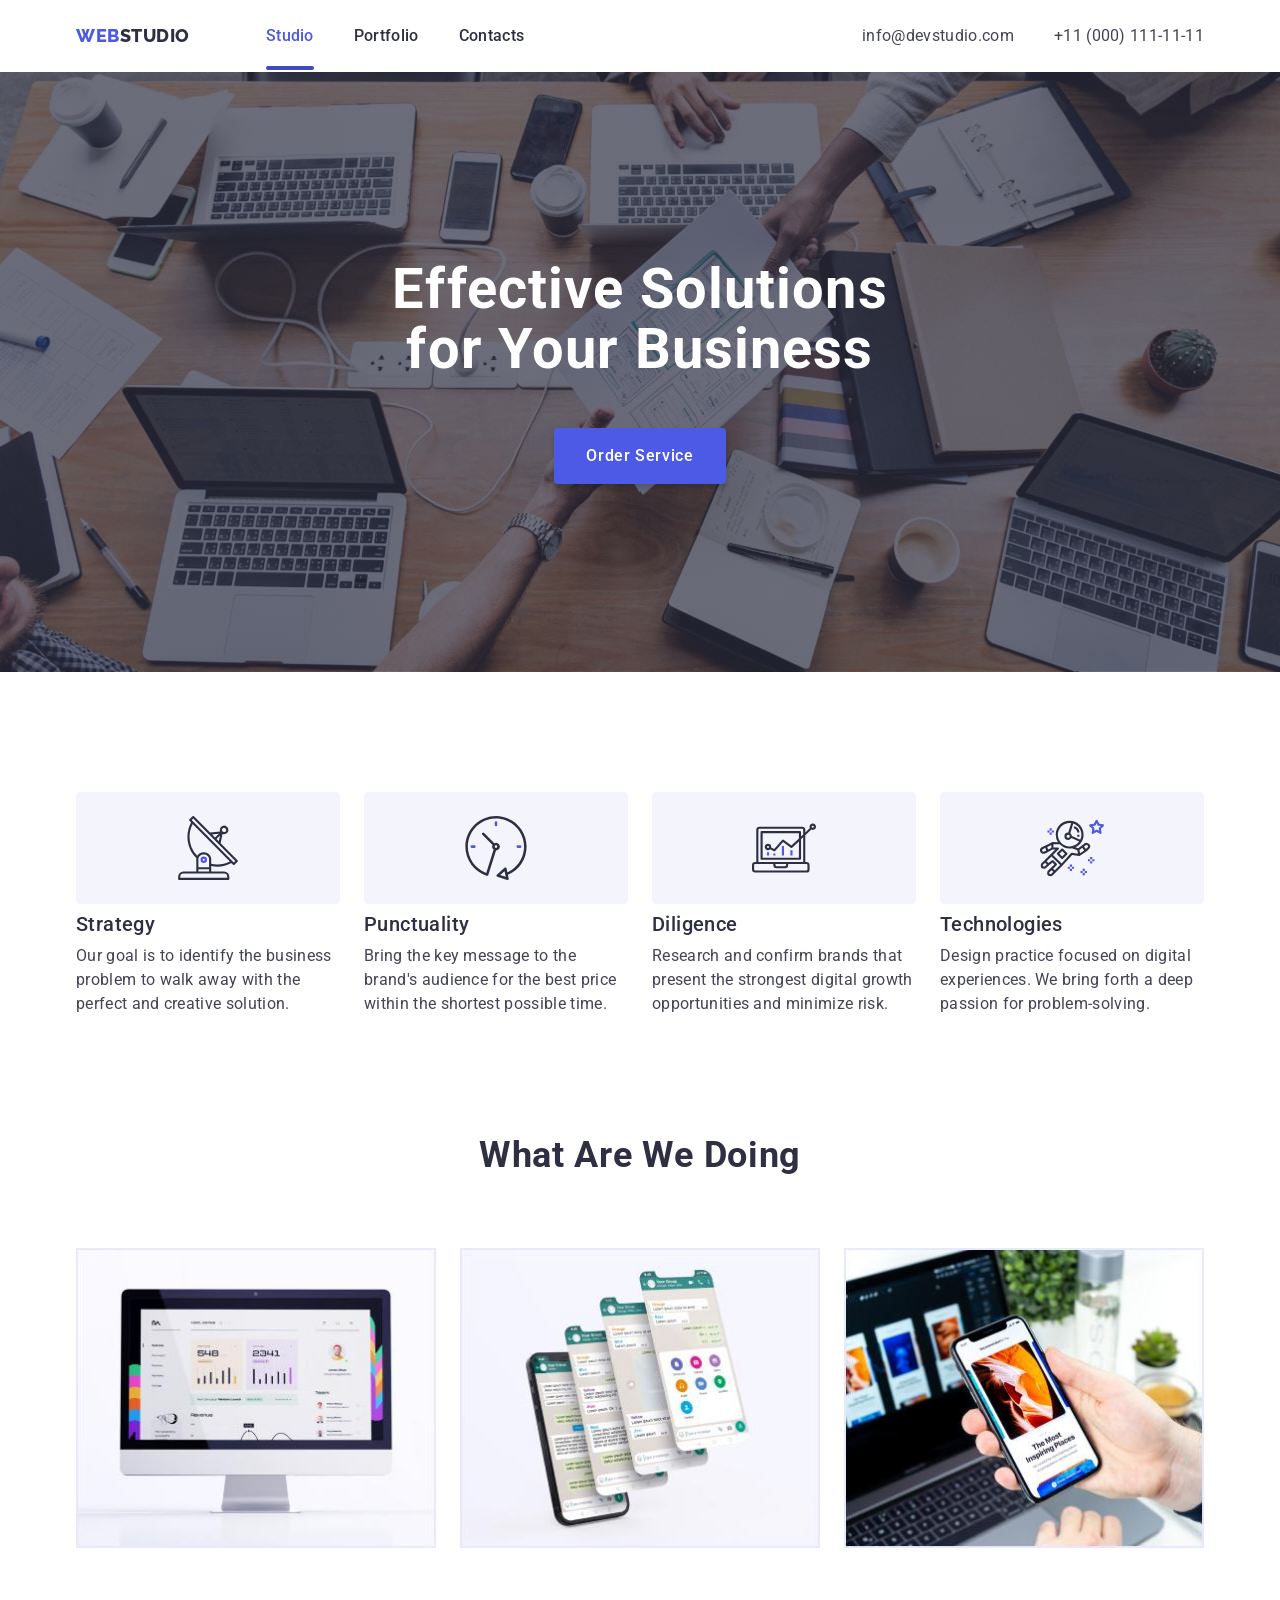
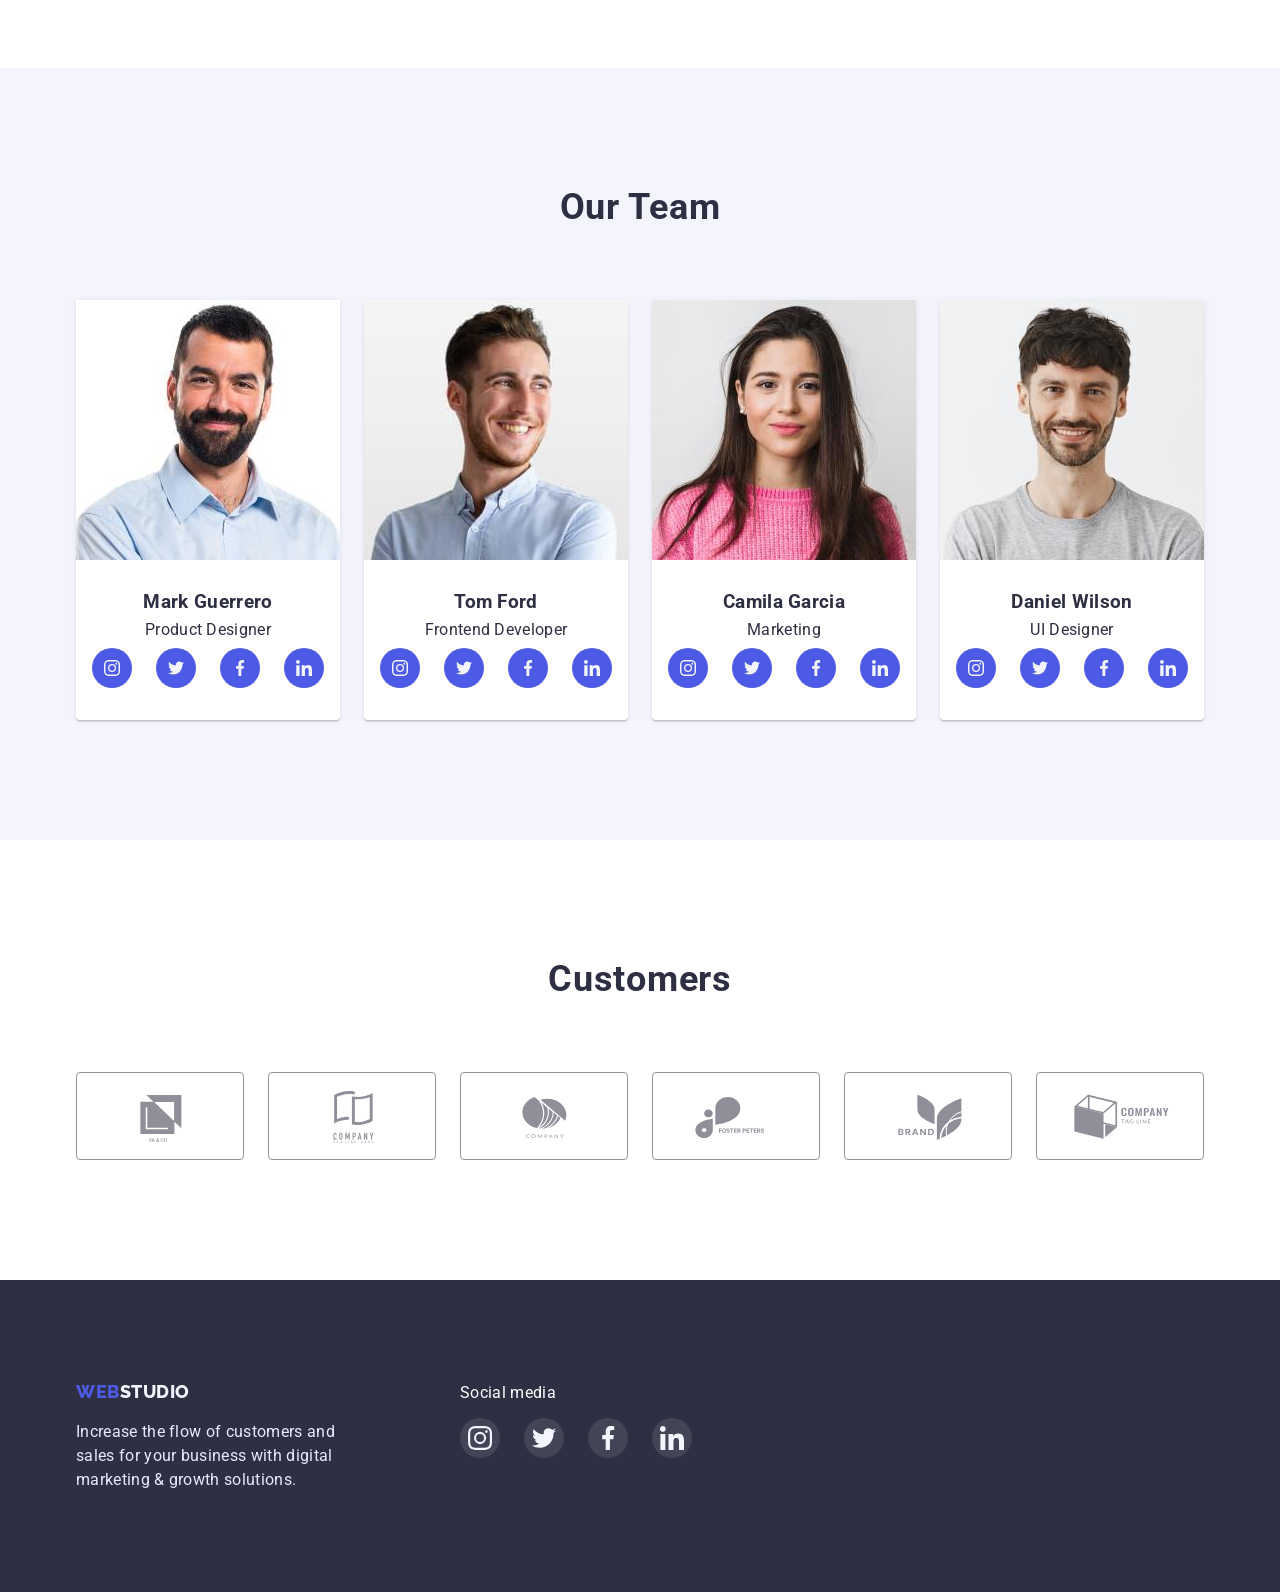
==== index.html @ ea571247 "add files from hw-4" ====
<!DOCTYPE html>
<html lang="en">
  <head>
    <meta charset="UTF-8" />
    <meta http-equiv="X-UA-Compatible" content="IE=edge" />
    <meta name="viewport" content="width=device-width, initial-scale=1.0" />
    <title>Web Studio</title>
    <link rel="preconnect" href="https://fonts.googleapis.com" />
    <link rel="preconnect" href="https://fonts.gstatic.com" crossorigin />
    <link rel="stylesheet" href="https://fonts.googleapis.com/css2?family=Raleway:wght@800&family=Roboto:wght@400;500;700;900&display=swap"/>
    <link
      rel="stylesheet"
      href="https://cdnjs.cloudflare.com/ajax/libs/modern-normalize/1.1.0/modern-normalize.min.css"
      integrity="sha512-wpPYUAdjBVSE4KJnH1VR1HeZfpl1ub8YT/NKx4PuQ5NmX2tKuGu6U/JRp5y+Y8XG2tV+wKQpNHVUX03MfMFn9Q=="
      crossorigin="anonymous"
      referrerpolicy="no-referrer"
    />
    <link rel="stylesheet" href="./css/styles.css" />
  </head>

  <body>
    <!--HEADER-->
    <header>
      <div class="container header-container">
        <nav class="top-nav">
          <div class="nav-container">
            <a href="./index.html" class="top-logo link"><span class="logo-web">Web</span>Studio</a>
            <ul class="top-menu list">
              <li class="menu-item"><a href="./index.html" class="link current">Studio</a></li>
              <li class="menu-item"><a href="./portfolio.html" class="link">Portfolio</a></li>
              <li class="menu-item"><a href="" class="link">Contacts</a></li>
            </ul>
          </div>
        </nav>

        <address class="address">
          <ul class="top-contacts list">
            <li class="address-item">
              <a class="mail link" href="mailto:info@devstudio.com">info@devstudio.com</a>
            </li>
            <li class="address-item">
              <a class="tel link" href="tel:+110001111111">+11 (000) 111-11-11</a>
            </li>
          </ul>
        </address>
      </div>
    </header>

    <main>
      <!--ORDER SERVICES-->
      <section class="services">
        <div class="container">
          <h1 class="services-titel">Effective solutions <span>for</span> your business</h1>
          <button class="services-order services-button" type="button">
            Order Service
          </button>
        </div>
      </section>

      <!--OUR FEATURES-->
      <section class="features">
        <div class="container container-features">
          <h2 class="visually-hidden">Our features</h2>

          <ul class="features-list list">
            <li class="features-item">
              <div class="icons-features">
                <svg class="features-icon" width="64" height="64">
                  <use href="./images/symbol-defs.svg#icon-antenna"></use>
                </svg>
              </div>
              <h3 class="features-titel">Strategy</h3>
              <p>
                Our goal is to identify the business problem to walk away with the
                perfect and creative solution.
              </p>
            </li>

            <li class="features-item">
              <div class="icons-features">
                <svg class="features-icon" width="64" height="64">
                  <use href="./images/symbol-defs.svg#icon-clock"></use>
                </svg>
              </div>
              <h3 class="features-titel">Punctuality</h3>
              <p>
                Bring the key message to the brand's audience for the best price
                within the shortest possible time.
              </p>
            </li>
  
            <li class="features-item">
              <div class="icons-features">
                <svg class="features-icon" width="64" height="64">
                  <use href="./images/symbol-defs.svg#icon-diagram"></use>
                </svg>
              </div>
              <h3 class="features-titel">Diligence</h3>
              <p>
                Research and confirm brands that present the strongest digital
                growth opportunities and minimize risk.
              </p>
            </li>
  
            <li class="features-item">
              <div class="icons-features">
                <svg class="features-icon" width="64" height="64">
                  <use href="./images/symbol-defs.svg#icon-astronaut"></use>
                </svg>
              </div>
              <h3 class="features-titel">Technologies</h3>
              <p>
                Design practice focused on digital experiences. We bring forth a
                deep passion for problem-solving.
              </p>
            </li>
          </ul>
        </div>
      </section>

      <!--WHAT ARE WE DOING-->
      <section class="offer section">
        <div class="container offer-container">
          <h2>What are we doing</h2>
          <ul class="offer-list list">
            <li class="offer-item">
              <img
                src="./images/desktop.jpg"
                alt="monitor of computer"
                width="360"
                height="300"
              />
            </li>
            <li class="offer-item">
              <img
                src="./images/smartfon.jpg"
                alt="smartfons screens"
                width="360"
                height="300"
              />
            </li>
            <li class="offer-item">
              <img
                src="./images/laptop.jpg"
                alt="computer and smartfon"
                width="360"
                height="300"
              />
            </li>
          </ul>
        </div>
      </section>

      <!--OUR TEAM-->
      <section class="ourteam section">
        <div class="container ourteam-container">
          <h2 class="ourteam-titel">Our team</h2>
  
          <ul class="list ourteam-list">
            <li class="cards">
              <img
                class="ourteam-img"
                src="./images/product_designer_1.jpg"
                alt="product designer"
                width="264"
                height="260"
              />
              <div class="cards-text">
                <h3>Mark Guerrero</h3>
                <p>Product Designer</p>
                <ul class="soclist list">
                  <li class="soclist-item">
                    <a href="" class="soclink link">
                      <svg class="soclink-icon" width="16" height="16">
                        <use href="./images/symbol-defs.svg#icon-instagram"></use>
                      </svg>
                    </a>
                  </li>
                  <li class="soclist-item">
                    <a href="" class="soclink link">
                      <svg class="soclink-icon" width="16" height="16">
                        <use href="./images/symbol-defs.svg#icon-twitter"></use>
                      </svg>
                    </a>
                  </li>
                  <li class="soclist-item">
                    <a href="" class="soclink link">
                      <svg class="soclink-icon" width="16" height="16">
                        <use href="./images/symbol-defs.svg#icon-facebook"></use>
                      </svg>
                    </a>
                  </li>
                  <li class="soclist-item">
                    <a href="" class="soclink link">
                      <svg class="soclink-icon" width="16" height="16">
                        <use href="./images/symbol-defs.svg#icon-linkedin"></use>
                      </svg>
                    </a>
                  </li>
                </ul>
              </div>
            </li>
  
            <li class="cards">
              <img
                class="ourteam-img"
                src="./images/frontend_developer_1.jpg"
                alt="frontend developer"
                width="264"
                height="260"
              />
              <div class="cards-text">
                <h3>Tom Ford</h3>
                <p>Frontend Developer</p>
                <ul class="soclist list">
                  <li class="soclist-item">
                    <a href="" class="soclink link">
                    <svg class="soclink-icon" width="16" height="16">
                      <use href="./images/symbol-defs.svg#icon-instagram"></use>
                    </svg>
                    </a>
                  </li>
                  <li class="soclist-item">
                    <a href="" class="soclink link">
                    <svg class="soclink-icon" width="16" height="16">
                      <use href="./images/symbol-defs.svg#icon-twitter"></use>
                    </svg>
                    </a>
                  </li>
                  <li class="soclist-item">
                    <a href="" class="soclink link">
                    <svg class="soclink-icon" width="16" height="16">
                      <use href="./images/symbol-defs.svg#icon-facebook"></use>
                    </svg>
                    </a>
                  </li>
                  <li class="soclist-item">
                    <a href="" class="soclink link">
                    <svg class="soclink-icon" width="16" height="16">
                      <use href="./images/symbol-defs.svg#icon-linkedin"></use>
                    </svg>
                    </a>
                  </li>
                </ul>
              </div>
            </li>
  
            <li class="cards">
              <img
                class="ourteam-img"
                src="./images/marketing_1.jpg"
                alt="marketing"
                width="264"
                height="260"
              />
              <div class="cards-text">
                <h3>Camila Garcia</h3>
                <p>Marketing</p>
                <ul class="soclist list">
                  <li class="soclist-item">
                    <a href="" class="soclink link">
                    <svg class="soclink-icon" width="16" height="16">
                      <use href="./images/symbol-defs.svg#icon-instagram"></use>
                    </svg>
                    </a>
                  </li>
                  <li class="soclist-item">
                    <a href="" class="soclink link">
                    <svg class="soclink-icon" width="16" height="16">
                      <use href="./images/symbol-defs.svg#icon-twitter"></use>
                    </svg>
                    </a>
                  </li>
                  <li class="soclist-item">
                    <a href="" class="soclink link">
                    <svg class="soclink-icon" width="16" height="16">
                      <use href="./images/symbol-defs.svg#icon-facebook"></use>
                    </svg>
                    </a>
                  </li>
                  <li class="soclist-item">
                    <a href="" class="soclink link">
                    <svg class="soclink-icon" width="16" height="16">
                      <use href="./images/symbol-defs.svg#icon-linkedin"></use>
                    </svg>
                    </a>
                  </li>
                </ul>
              </div>
            </li>
  
            <li class="cards">
              <img
                src="./images/ui_designer_1.jpg"
                alt="ui designer"
                width="264"
                height="260"
              />
              <div class="cards-text">
                <h3>Daniel Wilson</h3>
                <p>UI Designer</p>
                <ul class="soclist list">
                  <li class="soclist-item">
                    <a href="" class="soclink link">
                    <svg class="soclink-icon" width="16" height="16">
                      <use href="./images/symbol-defs.svg#icon-instagram"></use>
                    </svg>
                    </a>
                  </li>
                  <li class="soclist-item">
                    <a href="" class="soclink link">
                    <svg class="soclink-icon" width="16" height="16">
                      <use href="./images/symbol-defs.svg#icon-twitter"></use>
                    </svg>
                    </a>
                  </li>
                  <li class="soclist-item">
                    <a href="" class="soclink link">
                    <svg class="soclink-icon" width="16" height="16">
                      <use href="./images/symbol-defs.svg#icon-facebook"></use>
                    </svg>
                    </a>
                  </li>
                  <li class="soclist-item">
                    <a href="" class="soclink link">
                    <svg class="soclink-icon" width="16" height="16">
                      <use href="./images/symbol-defs.svg#icon-linkedin"></use>
                    </svg>
                    </a>
                  </li>
                </ul>
              </div>
            </li>
          </ul>
        </div>
      </section>

      <!--CUSTOMERS-->
      <section class="custome section">
        <div class="container">
          <h2 class="custome-titel">Customers</h2>

          <ul class="custome-list list">
            <li class="custome-item">
              <a href="" class="custome-link link">
                <svg class="custome-icon" width="104" height="56">
                  <use href="./images/symbol-defs.svg#icon-logo"></use>
                </svg>
              </a>
            </li>
            <li class="custome-item">
              <a href="" class="custome-link link">
                <svg class="custome-icon" width="104" height="56">
                  <use href="./images/symbol-defs.svg#icon-logo2"></use>
                </svg>
              </a>
            </li>
            <li class="custome-item">
              <a href="" class="custome-link link">
                <svg class="custome-icon" width="104" height="56">
                  <use href="./images/symbol-defs.svg#icon-logo3"></use>
                </svg>
              </a>
            </li>
            <li class="custome-item">
              <a href="" class="custome-link link">
                <svg class="custome-icon" width="104" height="56">
                  <use href="./images/symbol-defs.svg#icon-logo4"></use>
                </svg>
              </a>
            </li>
            <li class="custome-item">
              <a href="" class="custome-link link">
                <svg class="custome-icon" width="104" height="56">
                  <use href="./images/symbol-defs.svg#icon-logo5"></use>
                </svg>
              </a>
            </li>
            <li class="custome-item">
              <a href="" class="custome-link link">
                <svg class="custome-icon" width="104" height="56">
                  <use href="./images/symbol-defs.svg#icon-logo6"></use>
                </svg>
              </a>
            </li>
          </ul>
        </div>
      </section>
    </main>

    <!--FOOTER-->
    <footer class="footer">
      <div class="container footer-container">
        <div class="text-footer">
          <a href="./index.html" class="footer-logo link footer-link"><span class="logo-web">Web</span>Studio</a>
          <p class="footer-text">
            Increase the flow of customers and sales for your business with digital
            marketing & growth solutions.
          </p>
        </div>

        <div class="socmedia">
          <p class="socmedia-text">
            Social media
          </p>
          <ul class="soclist list">
            <li class="soclist-item">
              <a href="" class="soclink link">
                <svg class="soclink-icon" width="24" height="24">
                  <use href="./images/symbol-defs.svg#icon-instagram"></use>
                </svg>
              </a>
            </li>
            <li class="soclist-item">
              <a href="" class="soclink link">
                <svg class="soclink-icon" width="24" height="24">
                  <use href="./images/symbol-defs.svg#icon-twitter"></use>
                </svg>
              </a>
            </li>
            <li class="soclist-item">
              <a href="" class="soclink link">
                <svg class="soclink-icon" width="24" height="24">
                  <use href="./images/symbol-defs.svg#icon-facebook"></use>
                </svg>
              </a>
            </li>
            <li class="soclist-item">
              <a href="" class="soclink link">
                <svg class="soclink-icon" width="24" height="24">
                  <use href="./images/symbol-defs.svg#icon-linkedin"></use>
                </svg>
              </a>
            </li>
          </ul>
        </div>
      </div>
    </footer>
  </body>
</html>
---- css/styles.css ----
/*Dropped styles*/
h1,h2,h3,h4,h5,h6,p {
  margin: 0;
}
ul {
  margin: 0;
  padding-left: 0;
}
img {
  display: block;
}

.header {
  border-bottom: 1px solid #E7E9FC;
}

:root {
  --body-color: #2e2f42;
  --link-active: #404bbf;
  --nav-hover: #404bbf;
  --nav-focus: #434455;
  --top-contacts: #434455;
  --for-text: #434455;
  --services-btn: #4d5ae5;
  --current: #4d5ae5;
  --soc-icon: #4d5ae5;
  --soc-icon-footer: rgba(255, 255, 255, 0.1);
  --socicon-footer-hover: #31D0AA;
  --logo-web: #4d5ae5;
  --color-btn: #ffffff;
  --hover-btn: #404bbf;
  --color-services: #ffffff;
  --bg-services: #2e2f42;
  --for-h3: #2e2f42;
  --color-titel: #2e2f42;
  --ourteam-bg: #f4f4fd;
  --cards-bg: #ffffff;
  --footer-bg: #2e2f42;
  --footerlogo: #f4f4fd;
  --logo-footer: #e7e9fc;
  --footer-text: #E7E9FC;
  --filters-bg: #f4f4fd;
  --filters-bg-hover: #404bbf;
  --filters-br: #e7e9fc;
  --filters-text: #4d5ae5;
  --filters-text-hover: #ffffff;
  --label: #404bbf;
  --galleryfooter-br: #e7e9fc;
  --galleryfooter-br-hover: #f4f4fd;
  --gradient-bg: linear-gradient(rgba(46, 47, 66, 0.7), rgba(46, 47, 66, 0.7));
  /* --cardshadow-hover: box-shadow(0px 1px 6px rgba(46, 47, 66, 0.08), 0px 1px 1px rgba(46, 47, 66, 0.16), 0px 2px 1px rgba(46, 47, 66, 0.08)); */
}

.list {
  list-style: none;
}
.link {
  text-decoration: none;
  color: var(--body-color);
  padding: 24px 0
}

/*--------Styles for index.html--------*/
body {
  color: var(--body-color);
  font-family: "Roboto", sans-serif;
  font-size: 16px;
  letter-spacing: 0.02em;
}

/*Header*/
.container {
  max-width: 1158px;
  padding: 0 15px;
  margin: 0 auto;
  /* outline: 1px solid red; */
} 
.header-container {
  display: flex;
  align-items: center;
  justify-content: space-between;
}
.nav-container {
  display: flex;
  align-items: center;
}
.top-nav {
  display: flex;
  /*flex-direction: row;
  align-items: baseline;*/
}
.top-logo,
.footer-logo {
  font-family: "Raleway", sans-serif;
  font-weight: 800;
  font-size: 18px;
  letter-spacing: 0.03em;
  text-transform: uppercase;
  line-height: 1.34;
}
.top-logo {
  padding-top: 24px;
  padding-bottom: 24px;
}
.logo-web {
  color: var(--logo-web);
  line-height: 1.34;
}
.top-menu .link:hover,
.top-contacts .link:hover {
  color: var(--nav-hover);
}
.top-menu .link:focus,
.top-contacts .link:focus {
  color: var(--nav-focus);
}
.top-menu {
  font-family: "Roboto", sans-serif;
  font-weight: 500;
  font-size: 16px;
  line-height: 1.5;
  letter-spacing: 0.02em;
  display: flex;
  margin-left: 76px;
  gap: 40px;
}
.current {
  color: var(--current);
  position: relative;
}
.current::after {
  content: '';
  position: absolute;
  width: 100%;
  height: 4px;
  left: 0;
  top: 64px;
  border-radius: 2px;
  background-color: #404bbf;
}
.mail, .tel {
  letter-spacing: 0.02em;
  color: var(--top-contacts);
  font-style: normal;
  line-height: 1.5;
}
.top-contacts {
  display: flex;
  align-items: center;
}
.address-item:not(:last-child) {
  margin-right: 40px;
}

.visually-hidden {
  position: absolute;
  white-space: nowrap;
  width: 1px;
  height: 1px;
  overflow: hidden;
  border: 0;
  padding: 0;
  clip: rect(0 0 0 0);
  clip-path: inset(50%);
  margin: -1px;
}

/*Services*/
.section {
  padding: 120px 0;
}
.services {
  background-color: var(--bg-services);
  background: var(--gradient-bg), url(../images/people-office.jpg) no-repeat;
  background-size: cover;
  background-position: center;
  text-align: center;
  padding-top: 188px;
  padding-bottom: 188px;
  max-width: 1440px;
  margin: auto;
}
.services-titel {
  color: var(--color-services);
  font-weight: 700;
  font-size: 56px;
  line-height: 1.07;
  letter-spacing: 0.02em;
  text-transform: capitalize;
  max-width: 500px;
  margin: 0 auto;
}
.services-titel > span {
  text-transform: lowercase;
}
.services-button {
  background-color: var(--services-btn);
  box-shadow: 0px 4px 4px rgba(0, 0, 0, 0.15);
  border-radius: 4px;
  font-weight: 500;
  letter-spacing: 0.04em;
  color: var(--color-btn);
  padding: 16px 32px;
  font-size: 16px;
  font-family: inherit;
  line-height: 1.5;
  text-align: center;
  /* display: flex;
  flex-direction: row;
  align-items: flex-start; */
  padding: 16px 32px;
  /* gap: 10px; */
  margin-left: auto;
  margin-right: auto;
  margin-top: 48px;
  border: none;
}
.services-button:hover,
.services-button:focus {
  background-color: var(--hover-btn);
  box-shadow: 0px 1px 6px rgba(46, 47, 66, 0.08),
    0px 1px 1px rgba(46, 47, 66, 0.16), 0px 2px 1px rgba(46, 47, 66, 0.08);
  cursor: pointer;
}
.features {
  color: var(--for-text);
  padding-top: 120px;
}
.features-titel, .custom-titel
.cards > h3,
.gallery-list h2 {
  font-weight: 500;
  font-size: 20px;
  letter-spacing: 0.02em;
  line-height: 1.2;
  color: var(--for-h3);
}
.features-list {
  line-height: 1.5;
  display: flex;
  gap: 24px
}
.features-item {
flex-basis: calc((100% - 3 * 24px) / 4);
}
.features-item > p {
  margin-top: 8px;
}
.icons-features {
  background: #F4F4FD;
  border-radius: 4px;
  margin-bottom: 8px;

  display: flex;
  justify-content: center;
  align-items: center;
  height: 112px;
  min-width: 264px;
}
.features-icon {
  /* fill: currentColor; */
}


/*What are we do*/
.offer-container > h2,
.ourteam-container > h2, .custome-titel {
  font-size: 36px;
  line-height: 1.11;
  text-align: center;
  letter-spacing: 0.02em;
  text-transform: capitalize;
  color: var(--color-titel);
  margin-bottom: 72px;
}
.offer-list {
  display: flex;
  gap: 24px;
  margin-top: 72px;
}
.offer-list img {
  border: 1px solid #e7e9fc;
} 

/*Our team*/
.ourteam {
  background-color: var(--ourteam-bg);
}
.ourteam-list {
  display: flex;
  margin-top: 72px;
  gap: 24px;
}
.cards {
  background-color: var(--cards-bg);
  box-shadow: 0px 1px 6px rgba(46, 47, 66, 0.08),
    0px 1px 1px rgba(46, 47, 66, 0.16), 0px 2px 1px rgba(46, 47, 66, 0.08);
  border-radius: 0px 0px 4px 4px;
}
.cards > h3 {
  text-align: center;
  line-height: 0.04;
}
.cards > p {
  text-align: center;
  line-height: 1.5;
  color: var(--for-text);
}
.cards-text {
  padding: 32px 16px;
  text-align: center;
}
.cards-text > p {
  margin: 8px 0;
}
.soclist {
  display: flex;
  gap: 24px;
}
.soclist-item {
  width: 40px;
  height: 40px;
}
.soclink {
  width: 100%;
  height: 100%;
  border-radius: 50%;
  background-color: var(--soc-icon);
  display: flex;
  align-items: flex-start;
  justify-content: center;
  padding: 12px;
}
.soclink-icon {
  fill: var(--ourteam-bg);
}
.soclink:is(:hover, :focus) {
  background-color: var(--link-active); 
}
.custome {

}
.custome-list {
  display: flex;
  gap: 24px;
}
.custome-item {
  width: 168px;
  height: 88px;
}
.custome-link {
  width: 100%;
  height: 100%;
  border: 1px solid #8E8F99;
  border-radius: 4px;
  display: flex;
  align-items: center;
  justify-content: center;
}
.custome-icon {
  fill: #8E8F99;
}
.custome-link:is(:hover, :focus) {
  border-color: #404bbf;
}
.custome-link:is(:hover, :focus) .custome-icon {
  fill: #404BBF;
}

/*Footer*/
.footer {
  background-color: var(--footer-bg);
  padding-top: 100px;
  padding-bottom: 100px;
}
.footer-container {
  display: flex; 
  align-items: baseline;
}
.footer-logo {
  color: var(--footerlogo);
}
.footer-link {
  padding: 16px 0px;
}
.footer-text {
  line-height: 1.5;
  max-width: 264px;
  color: var(--footer-text);
  margin-top: 16px;
}
.text-footer {
  margin-right: 120px;
}
.socmedia-text {
  color: #ffffff;
  margin-bottom: 16px;
}
.soclist-item {
  width: 40px;
  height: 40px;
}
.socmedia .soclink {
  width: 100%;
  height: 100%;
  background-color: var(--soc-icon-footer);
  padding: 8px;
}
.socmedia .soclink:is(:hover, :focus) {
  background-color: var(--socicon-footer-hover);
}

/*--------Styles for portfolio--------*/
.portfolio {
  padding-top: 96px;
  padding-bottom: 120px;
}
.filters-list {
  min-width: 586px;
  display: flex;
  justify-content: center;
  margin-bottom: 72px;
  gap: 24px;
}
.filters-btn {
  background-color: var(--filters-bg);
  border: 1px solid var(--filters-br);
  border-radius: 4px;
  font-weight: 500;
  color: var(--filters-text);
  letter-spacing: 0.04em;
  text-align: center;
  padding: 12px 24px;
  font-family: inherit;
  font-size: 16px;
  line-height: 1.5;
}
.filters-btn:hover {
  background-color: var(--filters-bg-hover);
  border-color: var(--filters-bg-hover);
  color: var(--filters-text-hover);
  box-shadow: 0px 3px 1px rgba(0, 0, 0, 0.1), 0px 2px 1px rgba(0, 0, 0, 0.08),
    0px 2px 2px rgba(0, 0, 0, 0.12);
  cursor: pointer;
}

.gallery-list {
  display: flex;
  flex-wrap: wrap;
  row-gap: 48px;
  column-gap: 24px;
}
.gallery-items {
  flex-basis: calc((100% - 2 * 24px) / 3);
}
.gallery-footer {
  padding: 32px 16px;

  border: 1px solid var(--galleryfooter-br);
  border-top: none;
}
.gallery-footer > p {
  margin-top: 8px;;
}
.gallery-link {
  box-shadow: 0px 1px 6px rgba(46, 47, 66, 0.08);
  display: block;
  padding: 0;
  transition: color 200ms linear;
}
.gallery-link:is(:hover, :focus) {
  box-shadow: 
  0px 1px 6px rgba(46, 47, 66, 0.08), 
  0px 1px 1px rgba(46, 47, 66, 0.16), 
  0px 2px 1px rgba(46, 47, 66, 0.08);
}
.gallery-text {
  color: var(--for-text);
  line-height: 1.5;
}
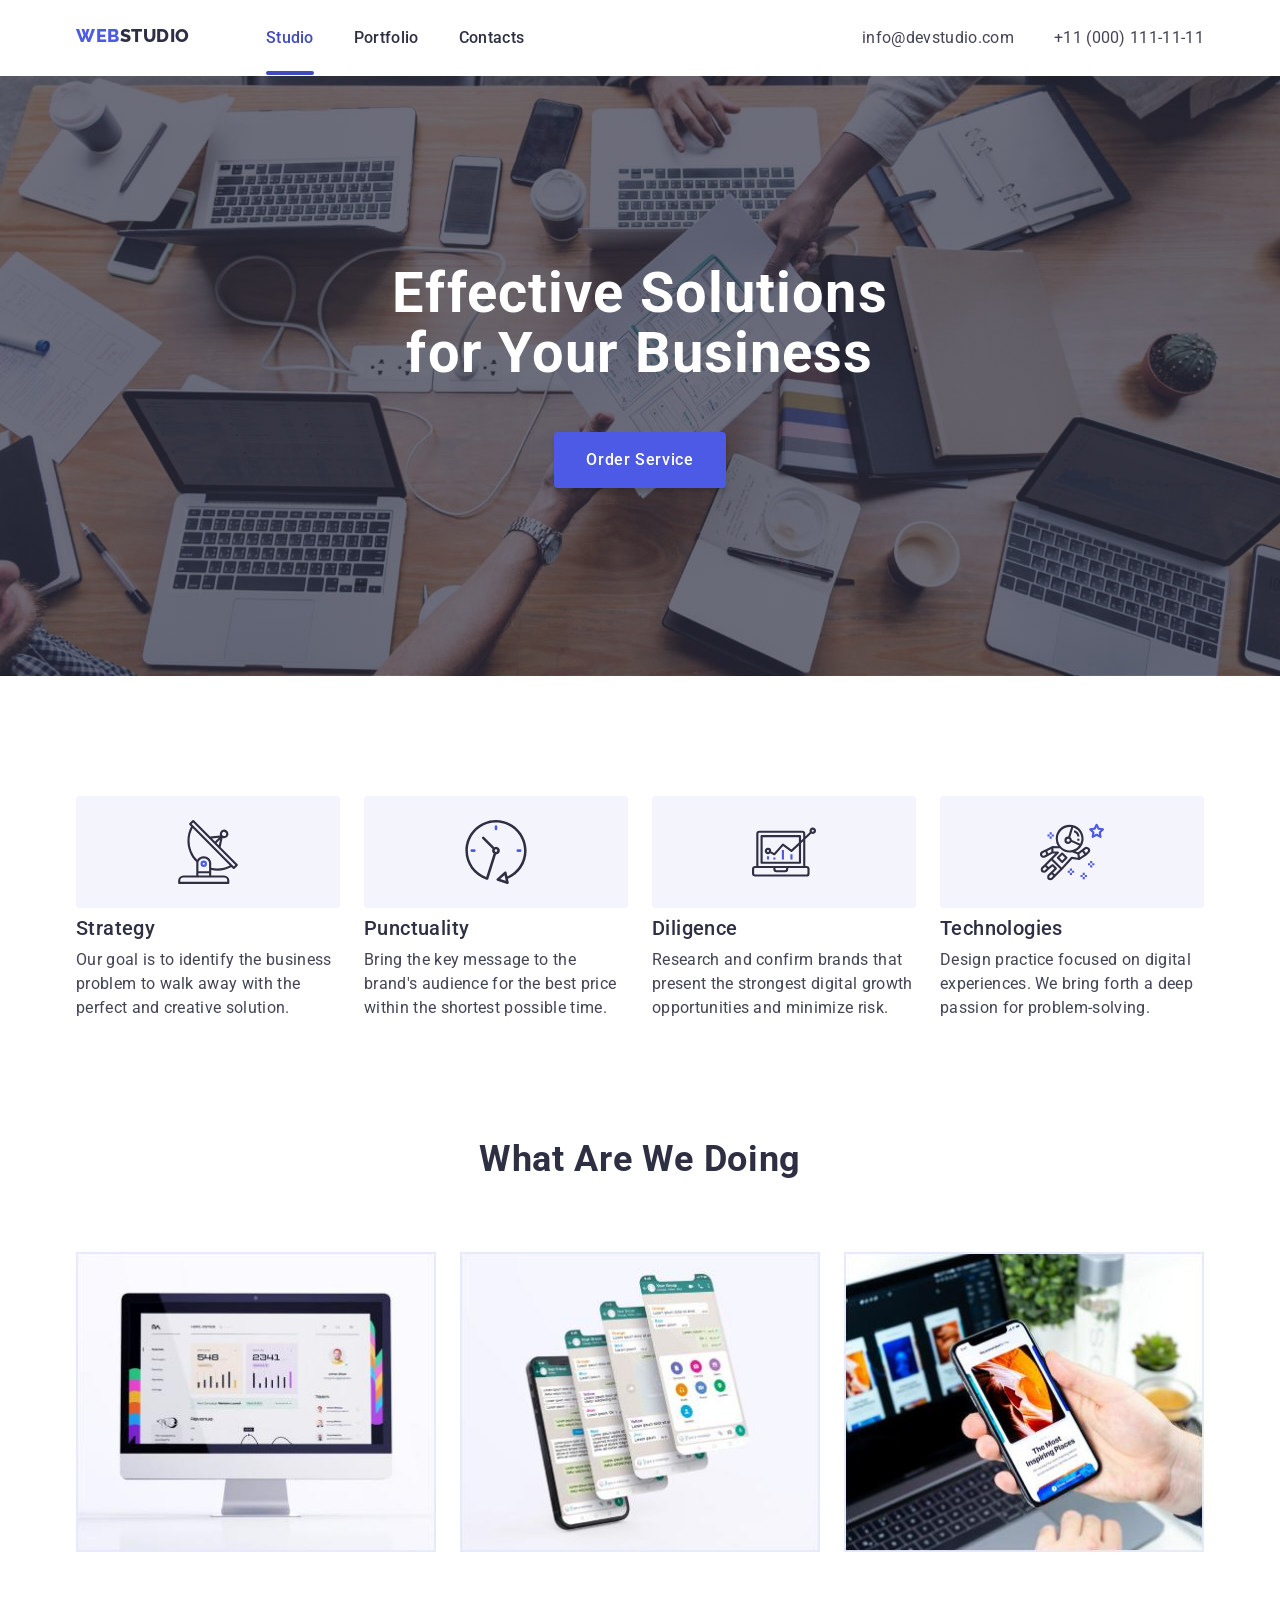
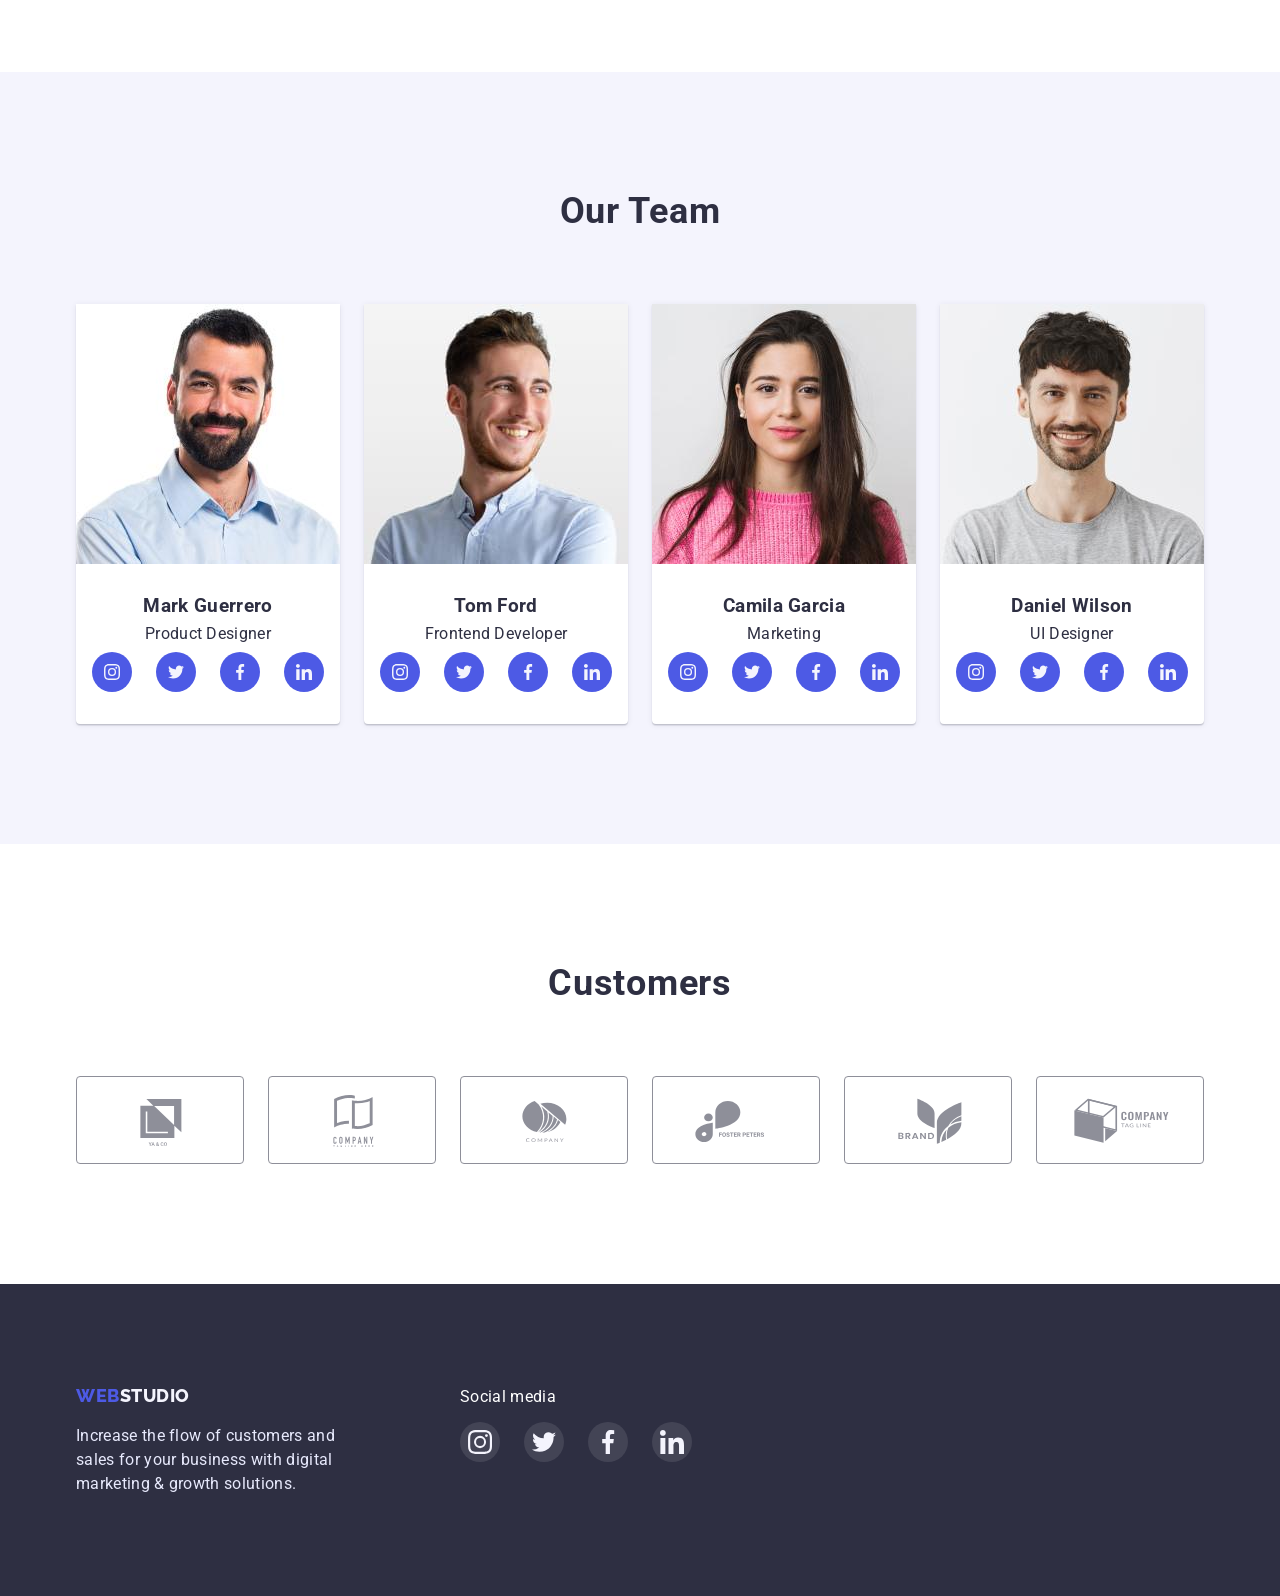
==== commit a25653e6: "add modal window" ====
--- a/index.html
+++ b/index.html
@@ -51,7 +51,7 @@
       <section class="services">
         <div class="container">
           <h1 class="services-titel">Effective solutions <span>for</span> your business</h1>
-          <button class="services-order services-button" type="button">
+          <button class="services-order services-button" data-modal-open type="button">
             Order Service
           </button>
         </div>
@@ -436,5 +436,17 @@
         </div>
       </div>
     </footer>
+
+    <div class="backdrop is-hidden" data-modal>
+      <div class="modal">
+        <button type="button" class="modal-close" data-modal-close>
+          <svg class="modal-icon" width="8" height="8">
+            <use href="./images/symbol-defs.svg#icon-close-button"></use>
+          </svg>
+        </button>
+      </div>
+    </div>
+
+    <script src="./js/modal.js"></script>
   </body>
 </html>
--- a/css/styles.css
+++ b/css/styles.css
@@ -15,40 +15,25 @@
 }
 
 :root {
-  --body-color: #2e2f42;
-  --link-active: #404bbf;
-  --nav-hover: #404bbf;
-  --nav-focus: #434455;
-  --top-contacts: #434455;
-  --for-text: #434455;
-  --services-btn: #4d5ae5;
-  --current: #4d5ae5;
-  --soc-icon: #4d5ae5;
-  --soc-icon-footer: rgba(255, 255, 255, 0.1);
-  --socicon-footer-hover: #31D0AA;
-  --logo-web: #4d5ae5;
-  --color-btn: #ffffff;
-  --hover-btn: #404bbf;
-  --color-services: #ffffff;
-  --bg-services: #2e2f42;
-  --for-h3: #2e2f42;
-  --color-titel: #2e2f42;
-  --ourteam-bg: #f4f4fd;
-  --cards-bg: #ffffff;
-  --footer-bg: #2e2f42;
-  --footerlogo: #f4f4fd;
-  --logo-footer: #e7e9fc;
-  --footer-text: #E7E9FC;
-  --filters-bg: #f4f4fd;
-  --filters-bg-hover: #404bbf;
-  --filters-br: #e7e9fc;
-  --filters-text: #4d5ae5;
-  --filters-text-hover: #ffffff;
-  --label: #404bbf;
-  --galleryfooter-br: #e7e9fc;
-  --galleryfooter-br-hover: #f4f4fd;
+  --accent: #e7e9fc;
+  --box-shadow:
+    0px 1px 6px rgba(46, 47, 66, 0.08), 
+    0px 1px 1px rgba(46, 47, 66, 0.16), 
+    0px 2px 1px rgba(46, 47, 66, 0.08);
+  --dark: #2e2f42;
+  --fill: #8E8F99; 
   --gradient-bg: linear-gradient(rgba(46, 47, 66, 0.7), rgba(46, 47, 66, 0.7));
-  /* --cardshadow-hover: box-shadow(0px 1px 6px rgba(46, 47, 66, 0.08), 0px 1px 1px rgba(46, 47, 66, 0.16), 0px 2px 1px rgba(46, 47, 66, 0.08)); */
+  --light: #f4f4fd;
+  --modal: rgba(46, 47, 66, 0.4);
+  --pressed-state: #404bbf;
+  --primary: #4d5ae5;
+  --socicon-footer: rgba(255, 255, 255, 0.1);
+  --success: #31D0AA;
+  --transition: 250ms cubic-bezier(0.4, 0, 0.2, 1);
+  --text: #434455;
+  --white: #ffffff;  
+
+  /* --pressedstate-label: #404bbf; */
 }
 
 .list {
@@ -56,13 +41,13 @@
 }
 .link {
   text-decoration: none;
-  color: var(--body-color);
+  color: var(--dark);
   padding: 24px 0
 }
 
 /*--------Styles for index.html--------*/
 body {
-  color: var(--body-color);
+  color: var(--dark);
   font-family: "Roboto", sans-serif;
   font-size: 16px;
   letter-spacing: 0.02em;
@@ -100,19 +85,11 @@
 }
 .top-logo {
   padding-top: 24px;
-  padding-bottom: 24px;
+  padding-bottom: 28px;
 }
 .logo-web {
-  color: var(--logo-web);
+  color: var(--primary);
   line-height: 1.34;
-}
-.top-menu .link:hover,
-.top-contacts .link:hover {
-  color: var(--nav-hover);
-}
-.top-menu .link:focus,
-.top-contacts .link:focus {
-  color: var(--nav-focus);
 }
 .top-menu {
   font-family: "Roboto", sans-serif;
@@ -124,8 +101,22 @@
   margin-left: 76px;
   gap: 40px;
 }
+.top-menu .link {
+  padding-top: 24px;
+  padding-bottom: 28px;
+
+  transition: color var(--transition);
+}
+.top-menu .link:hover,
+.mail:hover, .tel:hover {
+  color: var(--pressed-state);
+}
+.top-menu .link:focus,
+.mail:focus, tel:focus {
+  color: var(--text);
+}
 .current {
-  color: var(--current);
+  color: var(--pressed-state);
   position: relative;
 }
 .current::after {
@@ -134,15 +125,17 @@
   width: 100%;
   height: 4px;
   left: 0;
-  top: 64px;
+  bottom: 0;
   border-radius: 2px;
-  background-color: #404bbf;
+  background-color: var( --pressed-state);
 }
 .mail, .tel {
   letter-spacing: 0.02em;
-  color: var(--top-contacts);
+  color: var(--text);
   font-style: normal;
   line-height: 1.5;
+
+  transition: color var(--transition);
 }
 .top-contacts {
   display: flex;
@@ -170,7 +163,7 @@
   padding: 120px 0;
 }
 .services {
-  background-color: var(--bg-services);
+  background-color: var(--dark);
   background: var(--gradient-bg), url(../images/people-office.jpg) no-repeat;
   background-size: cover;
   background-position: center;
@@ -181,7 +174,7 @@
   margin: auto;
 }
 .services-titel {
-  color: var(--color-services);
+  color: var(--white);
   font-weight: 700;
   font-size: 56px;
   line-height: 1.07;
@@ -194,36 +187,38 @@
   text-transform: lowercase;
 }
 .services-button {
-  background-color: var(--services-btn);
+  background-color: var(--primary);
   box-shadow: 0px 4px 4px rgba(0, 0, 0, 0.15);
   border-radius: 4px;
+  border: none;
+
+  color: var(--white);
   font-weight: 500;
   letter-spacing: 0.04em;
-  color: var(--color-btn);
-  padding: 16px 32px;
   font-size: 16px;
   font-family: inherit;
   line-height: 1.5;
   text-align: center;
-  /* display: flex;
-  flex-direction: row;
-  align-items: flex-start; */
+
   padding: 16px 32px;
-  /* gap: 10px; */
+  padding: 16px 32px;
   margin-left: auto;
   margin-right: auto;
   margin-top: 48px;
-  border: none;
+
+  transition: background-color var(--transition), box-shadow var(--transition);
 }
 .services-button:hover,
 .services-button:focus {
-  background-color: var(--hover-btn);
-  box-shadow: 0px 1px 6px rgba(46, 47, 66, 0.08),
-    0px 1px 1px rgba(46, 47, 66, 0.16), 0px 2px 1px rgba(46, 47, 66, 0.08);
+  background-color: var(--pressed-state);
+  box-shadow: 
+    0px 1px 6px rgba(46, 47, 66, 0.08),
+    0px 1px 1px rgba(46, 47, 66, 0.16), 
+    0px 2px 1px rgba(46, 47, 66, 0.08);
   cursor: pointer;
 }
 .features {
-  color: var(--for-text);
+  color: var(--text);
   padding-top: 120px;
 }
 .features-titel, .custom-titel
@@ -233,7 +228,7 @@
   font-size: 20px;
   letter-spacing: 0.02em;
   line-height: 1.2;
-  color: var(--for-h3);
+  color: var(--dark);
 }
 .features-list {
   line-height: 1.5;
@@ -260,7 +255,6 @@
 .features-icon {
   /* fill: currentColor; */
 }
-
 
 /*What are we do*/
 .offer-container > h2,
@@ -270,7 +264,7 @@
   text-align: center;
   letter-spacing: 0.02em;
   text-transform: capitalize;
-  color: var(--color-titel);
+  color: var(--dark);
   margin-bottom: 72px;
 }
 .offer-list {
@@ -284,7 +278,7 @@
 
 /*Our team*/
 .ourteam {
-  background-color: var(--ourteam-bg);
+  background-color: var(--light);
 }
 .ourteam-list {
   display: flex;
@@ -292,7 +286,7 @@
   gap: 24px;
 }
 .cards {
-  background-color: var(--cards-bg);
+  background-color: var(--white);
   box-shadow: 0px 1px 6px rgba(46, 47, 66, 0.08),
     0px 1px 1px rgba(46, 47, 66, 0.16), 0px 2px 1px rgba(46, 47, 66, 0.08);
   border-radius: 0px 0px 4px 4px;
@@ -304,7 +298,7 @@
 .cards > p {
   text-align: center;
   line-height: 1.5;
-  color: var(--for-text);
+  color: var(--text);
 }
 .cards-text {
   padding: 32px 16px;
@@ -325,21 +319,22 @@
   width: 100%;
   height: 100%;
   border-radius: 50%;
-  background-color: var(--soc-icon);
+  background-color: var(--primary);
   display: flex;
   align-items: flex-start;
   justify-content: center;
   padding: 12px;
+  transition: background-color var(--transition);                                                     
+}
+.soclink:is(:hover, :focus) {
+  background-color: var(--pressed-state); 
 }
 .soclink-icon {
-  fill: var(--ourteam-bg);
-}
-.soclink:is(:hover, :focus) {
-  background-color: var(--link-active); 
-}
-.custome {
-
-}
+  fill: var(--light);
+}
+/* .custome {
+
+} */
 .custome-list {
   display: flex;
   gap: 24px;
@@ -351,25 +346,29 @@
 .custome-link {
   width: 100%;
   height: 100%;
-  border: 1px solid #8E8F99;
+  border: 1px solid var(--fill) ;
   border-radius: 4px;
   display: flex;
   align-items: center;
   justify-content: center;
+
+  transition: border-color var(--transition);
+}
+.custome-link:is(:hover, :focus) {
+  border-color: var(--pressed-state);
+}
+.custome-link:is(:hover, :focus) .custome-icon {
+  fill: var(--pressed-state);
 }
 .custome-icon {
-  fill: #8E8F99;
-}
-.custome-link:is(:hover, :focus) {
-  border-color: #404bbf;
-}
-.custome-link:is(:hover, :focus) .custome-icon {
-  fill: #404BBF;
+  fill: var(--fill);
+
+  transition: fill var(--transition);
 }
 
 /*Footer*/
 .footer {
-  background-color: var(--footer-bg);
+  background-color: var(--dark);
   padding-top: 100px;
   padding-bottom: 100px;
 }
@@ -378,7 +377,7 @@
   align-items: baseline;
 }
 .footer-logo {
-  color: var(--footerlogo);
+  color: var(--light);
 }
 .footer-link {
   padding: 16px 0px;
@@ -386,7 +385,7 @@
 .footer-text {
   line-height: 1.5;
   max-width: 264px;
-  color: var(--footer-text);
+  color: var(--accent);
   margin-top: 16px;
 }
 .text-footer {
@@ -403,11 +402,14 @@
 .socmedia .soclink {
   width: 100%;
   height: 100%;
-  background-color: var(--soc-icon-footer);
   padding: 8px;
+
+  background-color: var(--socicon-footer);
+
+  transition: background-color var(--transition);
 }
 .socmedia .soclink:is(:hover, :focus) {
-  background-color: var(--socicon-footer-hover);
+  background-color: var(--success);
 }
 
 /*--------Styles for portfolio--------*/
@@ -423,25 +425,31 @@
   gap: 24px;
 }
 .filters-btn {
-  background-color: var(--filters-bg);
-  border: 1px solid var(--filters-br);
+  background-color: var(--light);
+  border: 1px solid var(--accent);
   border-radius: 4px;
+
   font-weight: 500;
-  color: var(--filters-text);
+  color: var(--primary);
   letter-spacing: 0.04em;
   text-align: center;
-  padding: 12px 24px;
   font-family: inherit;
   font-size: 16px;
   line-height: 1.5;
+
+  padding: 12px 24px;
+
+  transition: color var(--transition);
 }
 .filters-btn:hover {
-  background-color: var(--filters-bg-hover);
-  border-color: var(--filters-bg-hover);
-  color: var(--filters-text-hover);
+  color: var(--white);
+  
+  background-color: var(--pressed-state);
+  border-color: var(--pressed-state);
   box-shadow: 0px 3px 1px rgba(0, 0, 0, 0.1), 0px 2px 1px rgba(0, 0, 0, 0.08),
     0px 2px 2px rgba(0, 0, 0, 0.12);
-  cursor: pointer;
+  
+    cursor: pointer;
 }
 
 .gallery-list {
@@ -453,10 +461,34 @@
 .gallery-items {
   flex-basis: calc((100% - 2 * 24px) / 3);
 }
+.gallery-top-wrapp {
+  position: relative;
+
+  overflow: hidden;
+}
+.text-animation {
+  position: absolute;
+  top: 0;
+  left: 0;
+  height: 100%;
+  padding: 40px 32px;
+
+  color: var(--light);
+  line-height: 1.5;
+  overflow: auto;
+
+  background-color: var(--primary);
+
+  transform: translateY(100%);
+  transition: transform var(--transition);
+}
+.gallery-link:is(:hover, :focus) .text-animation {
+  transform: translateY(0%);
+}
 .gallery-footer {
   padding: 32px 16px;
 
-  border: 1px solid var(--galleryfooter-br);
+  border: 1px solid var(--accent);
   border-top: none;
 }
 .gallery-footer > p {
@@ -466,15 +498,65 @@
   box-shadow: 0px 1px 6px rgba(46, 47, 66, 0.08);
   display: block;
   padding: 0;
-  transition: color 200ms linear;
+
+  transition: box-shadow var(--transition);
 }
 .gallery-link:is(:hover, :focus) {
+  box-shadow: var(--box-shadow)
+}
+.gallery-text {
+  color: var(--text);
+  line-height: 1.5;
+}
+/*------- Modal window -------*/
+.is-hidden {
+  opacity: 0;
+  visibility: hidden;
+  pointer-events: none;
+}
+.backdrop {
+  position: fixed;
+  top: 0;
+  width: 100%;
+  height: 100%;
+
+  background-color: var(--modal);
+
+  transition: opasity var(--transition), visibility var(--transition);
+}
+.modal {
+  position: absolute;
+  left: 50%;
+  top: 50%;
+  transform: translate(-50%, -50%);
+  padding: 24px;
+
+  width: 408px;
+  min-height: 576px;
+
+  background: #FCFCFC;
   box-shadow: 
-  0px 1px 6px rgba(46, 47, 66, 0.08), 
-  0px 1px 1px rgba(46, 47, 66, 0.16), 
-  0px 2px 1px rgba(46, 47, 66, 0.08);
-}
-.gallery-text {
-  color: var(--for-text);
-  line-height: 1.5;
-}
+    0px 1px 1px rgba(0, 0, 0, 0.14), 
+    0px 1px 3px rgba(0, 0, 0, 0.12), 
+    0px 2px 1px rgba(0, 0, 0, 0.2);
+  border-radius: 4px;
+}
+.modal-close {
+  position: relative;
+  display: block;
+  margin-left: auto;
+
+  background: var(--accent);
+  border: 1px solid rgba(0, 0, 0, 0.1);
+  border-radius: 50%;
+
+  padding: 8px;
+  width: 24px;
+  height: 24px;
+}
+.modal-icon {
+  position: absolute;
+  left: 32%;
+  top: 32%;
+
+}
